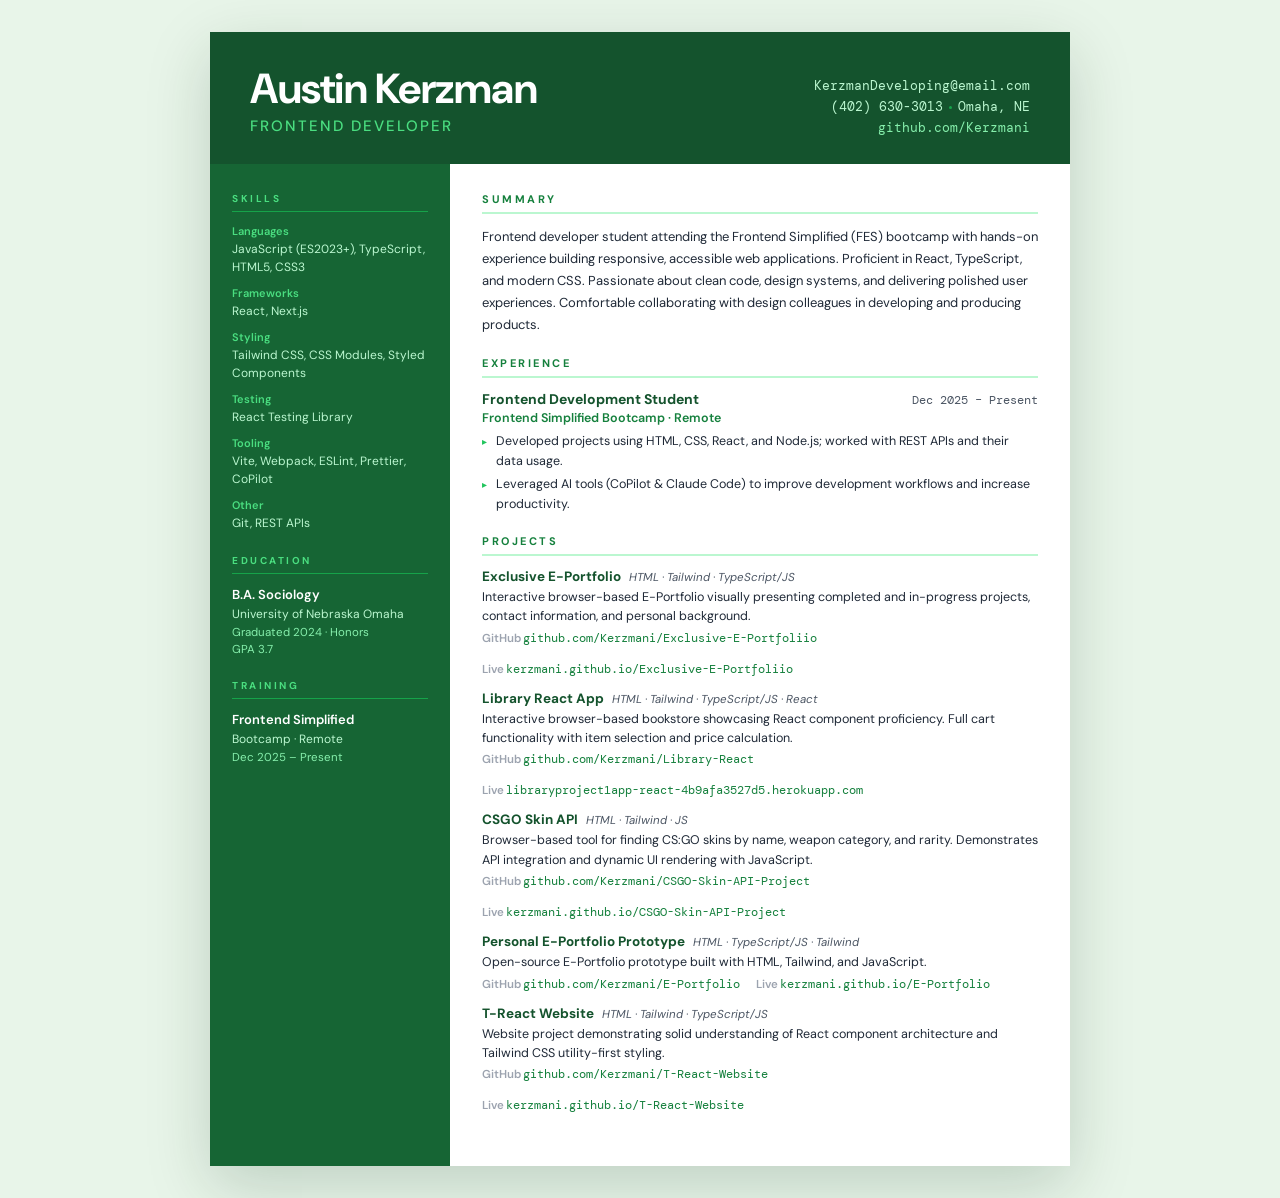
==== assets/Resume.html @ 87170513 "Projects & Resume Updated" ====
<!DOCTYPE html>
<html lang="en">
<head>
<meta charset="UTF-8">
<meta name="viewport" content="width=device-width, initial-scale=1.0">
<title>Austin Kerzman — Frontend Developer</title>
<link href="https://fonts.googleapis.com/css2?family=DM+Sans:wght@300;400;500;600;700&family=DM+Mono:wght@400;500&display=swap" rel="stylesheet">
<style>
  *, *::before, *::after { box-sizing: border-box; margin: 0; padding: 0; }

  :root {
    --green-950: #052e16;
    --green-900: #14532d;
    --green-800: #166534;
    --green-700: #15803d;
    --green-600: #16a34a;
    --green-400: #4ade80;
    --green-300: #86efac;
    --green-200: #bbf7d0;
    --green-100: #dcfce7;
    --green-50:  #f0fdf4;
    --white: #ffffff;
    --gray-800: #1f2937;
    --gray-600: #4b5563;
    --gray-400: #9ca3af;
  }

  body {
    font-family: 'DM Sans', sans-serif;
    background: #e8f5e9;
    display: flex;
    justify-content: center;
    align-items: flex-start;
    min-height: 100vh;
    padding: 32px 16px;
  }

  .page {
    width: 860px;
    min-height: 1110px;
    background: var(--white);
    display: flex;
    flex-direction: column;
    box-shadow: 0 20px 60px rgba(5,46,22,0.18);
  }

  /* ── HEADER ── */
  .header {
    background: var(--green-900);
    padding: 36px 40px 28px;
    display: flex;
    justify-content: space-between;
    align-items: flex-end;
    gap: 24px;
  }
  .header-left h1 {
    font-size: 42px;
    font-weight: 700;
    color: var(--white);
    letter-spacing: -0.5px;
    line-height: 1;
    margin-bottom: 6px;
  }
  .header-left .title {
    font-size: 15px;
    font-weight: 500;
    color: var(--green-400);
    letter-spacing: 2px;
    text-transform: uppercase;
  }
  .header-right {
    display: flex;
    flex-direction: column;
    align-items: flex-end;
    gap: 5px;
  }
  .contact-item {
    font-size: 12.5px;
    color: var(--green-200);
    display: flex;
    align-items: center;
    gap: 6px;
    font-family: 'DM Mono', monospace;
  }
  .contact-item a { color: var(--green-300); text-decoration: none; }
  .contact-item a:hover { color: var(--green-400); }
  .dot {
    width: 3px; height: 3px;
    background: var(--green-600);
    border-radius: 50%;
    display: inline-block;
  }

  /* ── BODY ── */
  .body {
    display: flex;
    flex: 1;
  }

  /* ── SIDEBAR ── */
  .sidebar {
    width: 240px;
    min-width: 240px;
    background: var(--green-800);
    padding: 28px 22px 40px;
  }

  .sidebar-section { margin-bottom: 6px; }

  .sidebar-heading {
    font-size: 10px;
    font-weight: 700;
    letter-spacing: 2.5px;
    text-transform: uppercase;
    color: var(--green-400);
    padding-bottom: 6px;
    border-bottom: 1px solid var(--green-600);
    margin-bottom: 12px;
    margin-top: 22px;
  }
  .sidebar-section:first-child .sidebar-heading { margin-top: 0; }

  .sidebar p, .sidebar a {
    font-size: 12.5px;
    color: var(--green-100);
    line-height: 1.6;
    display: block;
    text-decoration: none;
  }
  .sidebar a { color: var(--green-300); }
  .sidebar a:hover { color: var(--green-400); text-decoration: underline; }

  .skill-group { margin-bottom: 10px; }
  .skill-label {
    font-size: 11px;
    font-weight: 600;
    color: var(--green-400);
    margin-bottom: 2px;
  }
  .skill-items {
    font-size: 12px;
    color: var(--green-200);
    line-height: 1.5;
  }

  .edu-degree {
    font-size: 13px;
    font-weight: 600;
    color: var(--white);
    margin-bottom: 2px;
  }
  .edu-school {
    font-size: 12px;
    color: var(--green-200);
    line-height: 1.5;
  }
  .edu-detail {
    font-size: 11.5px;
    color: var(--green-300);
    margin-top: 2px;
  }

  /* ── MAIN ── */
  .main {
    flex: 1;
    padding: 28px 32px 40px;
  }

  .section { margin-bottom: 4px; }

  .section-heading {
    font-size: 11px;
    font-weight: 700;
    letter-spacing: 2.5px;
    text-transform: uppercase;
    color: var(--green-700);
    padding-bottom: 6px;
    border-bottom: 2px solid var(--green-200);
    margin-bottom: 12px;
    margin-top: 20px;
  }
  .section:first-child .section-heading { margin-top: 0; }

  .summary-text {
    font-size: 13px;
    color: var(--gray-800);
    line-height: 1.7;
  }

  /* Experience */
  .job { margin-bottom: 14px; }
  .job-header {
    display: flex;
    justify-content: space-between;
    align-items: baseline;
    margin-bottom: 2px;
  }
  .job-title { font-size: 14px; font-weight: 700; color: var(--green-900); }
  .job-date  { font-size: 12px; color: var(--gray-600); font-family: 'DM Mono', monospace; }
  .job-company { font-size: 12.5px; color: var(--green-700); font-weight: 600; margin-bottom: 6px; }

  ul.bullets { list-style: none; padding: 0; }
  ul.bullets li {
    font-size: 12.5px;
    color: var(--gray-800);
    padding-left: 14px;
    position: relative;
    margin-bottom: 4px;
    line-height: 1.55;
  }
  ul.bullets li::before {
    content: "▸";
    position: absolute;
    left: 0;
    color: var(--green-500, #22c55e);
    font-size: 10px;
    top: 2px;
  }

  /* Projects */
  .project { margin-bottom: 13px; }
  .project-header {
    display: flex;
    align-items: baseline;
    gap: 8px;
    flex-wrap: wrap;
    margin-bottom: 3px;
  }
  .project-name { font-size: 13.5px; font-weight: 700; color: var(--green-900); }
  .project-tech { font-size: 11.5px; color: var(--gray-600); font-style: italic; }
  .project-desc { font-size: 12.5px; color: var(--gray-800); line-height: 1.55; margin-bottom: 4px; }
  .project-links { font-size: 11.5px; display: flex; gap: 16px; flex-wrap: wrap; }
  .project-links span { color: var(--gray-400); font-weight: 600; margin-right: 2px; }
  .project-links a { color: var(--green-700); text-decoration: none; font-family: 'DM Mono', monospace; }
  .project-links a:hover { text-decoration: underline; color: var(--green-600); }

  /* ── PRINT ── */
  @media print {
    body { background: none; padding: 0; }
    .page { box-shadow: none; width: 100%; min-height: auto; }
    a { color: inherit !important; }
  }

  @page { size: letter; margin: 0; }
</style>
</head>
<body>
<div class="page">

  <!-- HEADER -->
  <div class="header">
    <div class="header-left">
      <h1>Austin Kerzman</h1>
      <div class="title">Frontend Developer</div>
    </div>
    <div class="header-right">
      <div class="contact-item">KerzmanDeveloping@email.com</div>
      <div class="contact-item">(402) 630-3013 <span class="dot"></span> Omaha, NE</div>
      <div class="contact-item"><a href="https://github.com/Kerzmani">github.com/Kerzmani</a></div>
    </div>
  </div>

  <!-- BODY -->
  <div class="body">

    <!-- SIDEBAR -->
    <div class="sidebar">

      <div class="sidebar-section">
        <div class="sidebar-heading">Skills</div>
        <div class="skill-group">
          <div class="skill-label">Languages</div>
          <div class="skill-items">JavaScript (ES2023+), TypeScript, HTML5, CSS3</div>
        </div>
        <div class="skill-group">
          <div class="skill-label">Frameworks</div>
          <div class="skill-items">React, Next.js</div>
        </div>
        <div class="skill-group">
          <div class="skill-label">Styling</div>
          <div class="skill-items">Tailwind CSS, CSS Modules, Styled Components</div>
        </div>
        <div class="skill-group">
          <div class="skill-label">Testing</div>
          <div class="skill-items">React Testing Library</div>
        </div>
        <div class="skill-group">
          <div class="skill-label">Tooling</div>
          <div class="skill-items">Vite, Webpack, ESLint, Prettier, CoPilot</div>
        </div>
        <div class="skill-group">
          <div class="skill-label">Other</div>
          <div class="skill-items">Git, REST APIs</div>
        </div>
      </div>

      <div class="sidebar-section">
        <div class="sidebar-heading">Education</div>
        <div class="edu-degree">B.A. Sociology</div>
        <div class="edu-school">University of Nebraska Omaha</div>
        <div class="edu-detail">Graduated 2024 · Honors</div>
        <div class="edu-detail">GPA 3.7</div>
      </div>

      <div class="sidebar-section">
        <div class="sidebar-heading">Training</div>
        <div class="edu-degree">Frontend Simplified</div>
        <div class="edu-school">Bootcamp · Remote</div>
        <div class="edu-detail">Dec 2025 – Present</div>
      </div>

    </div>

    <!-- MAIN -->
    <div class="main">

      <div class="section">
        <div class="section-heading">Summary</div>
        <p class="summary-text">Frontend developer student attending the Frontend Simplified (FES) bootcamp with hands-on experience building responsive, accessible web applications. Proficient in React, TypeScript, and modern CSS. Passionate about clean code, design systems, and delivering polished user experiences. Comfortable collaborating with design colleagues in developing and producing products.</p>
      </div>

      <div class="section">
        <div class="section-heading">Experience</div>
        <div class="job">
          <div class="job-header">
            <span class="job-title">Frontend Development Student</span>
            <span class="job-date">Dec 2025 – Present</span>
          </div>
          <div class="job-company">Frontend Simplified Bootcamp · Remote</div>
          <ul class="bullets">
            <li>Developed projects using HTML, CSS, React, and Node.js; worked with REST APIs and their data usage.</li>
            <li>Leveraged AI tools (CoPilot & Claude Code) to improve development workflows and increase productivity.</li>
          </ul>
        </div>
      </div>

      <div class="section">
        <div class="section-heading">Projects</div>

        <div class="project">
          <div class="project-header">
            <span class="project-name">Exclusive E-Portfolio</span>
            <span class="project-tech">HTML · Tailwind · TypeScript/JS</span>
          </div>
          <p class="project-desc">Interactive browser-based E-Portfolio visually presenting completed and in-progress projects, contact information, and personal background.</p>
          <div class="project-links">
            <div><span>GitHub</span><a href="https://github.com/Kerzmani/Exclusive-E-Portfoliio">github.com/Kerzmani/Exclusive-E-Portfoliio</a></div>
            <div><span>Live</span><a href="https://kerzmani.github.io/Exclusive-E-Portfoliio/">kerzmani.github.io/Exclusive-E-Portfoliio</a></div>
          </div>
        </div>

        <div class="project">
          <div class="project-header">
            <span class="project-name">Library React App</span>
            <span class="project-tech">HTML · Tailwind · TypeScript/JS · React</span>
          </div>
          <p class="project-desc">Interactive browser-based bookstore showcasing React component proficiency. Full cart functionality with item selection and price calculation.</p>
          <div class="project-links">
            <div><span>GitHub</span><a href="https://github.com/Kerzmani/Library-React">github.com/Kerzmani/Library-React</a></div>
            <div><span>Live</span><a href="https://libraryproject1app-react-4b9afa3527d5.herokuapp.com/">libraryproject1app-react-4b9afa3527d5.herokuapp.com</a></div>
          </div>
        </div>

        <div class="project">
          <div class="project-header">
            <span class="project-name">CSGO Skin API</span>
            <span class="project-tech">HTML · Tailwind · JS</span>
          </div>
          <p class="project-desc">Browser-based tool for finding CS:GO skins by name, weapon category, and rarity. Demonstrates API integration and dynamic UI rendering with JavaScript.</p>
          <div class="project-links">
            <div><span>GitHub</span><a href="https://github.com/Kerzmani/CSGO-Skin-API-Project">github.com/Kerzmani/CSGO-Skin-API-Project</a></div>
            <div><span>Live</span><a href="https://kerzmani.github.io/CSGO-Skin-API-Project/">kerzmani.github.io/CSGO-Skin-API-Project</a></div>
          </div>
        </div>

        <div class="project">
          <div class="project-header">
            <span class="project-name">Personal E-Portfolio Prototype</span>
            <span class="project-tech">HTML · TypeScript/JS · Tailwind</span>
          </div>
          <p class="project-desc">Open-source E-Portfolio prototype built with HTML, Tailwind, and JavaScript.</p>
          <div class="project-links">
            <div><span>GitHub</span><a href="https://github.com/Kerzmani/E-Portfolio">github.com/Kerzmani/E-Portfolio</a></div>
            <div><span>Live</span><a href="https://kerzmani.github.io/E-Portfolio/">kerzmani.github.io/E-Portfolio</a></div>
          </div>
        </div>

        <div class="project">
          <div class="project-header">
            <span class="project-name">T-React Website</span>
            <span class="project-tech">HTML · Tailwind · TypeScript/JS</span>
          </div>
          <p class="project-desc">Website project demonstrating solid understanding of React component architecture and Tailwind CSS utility-first styling.</p>
          <div class="project-links">
            <div><span>GitHub</span><a href="https://github.com/Kerzmani/T-React-Website">github.com/Kerzmani/T-React-Website</a></div>
            <div><span>Live</span><a href="https://kerzmani.github.io/T-React-Website/">kerzmani.github.io/T-React-Website</a></div>
          </div>
        </div>

      </div>
    </div><!-- /main -->
  </div><!-- /body -->
</div><!-- /page -->
</body>
</html>
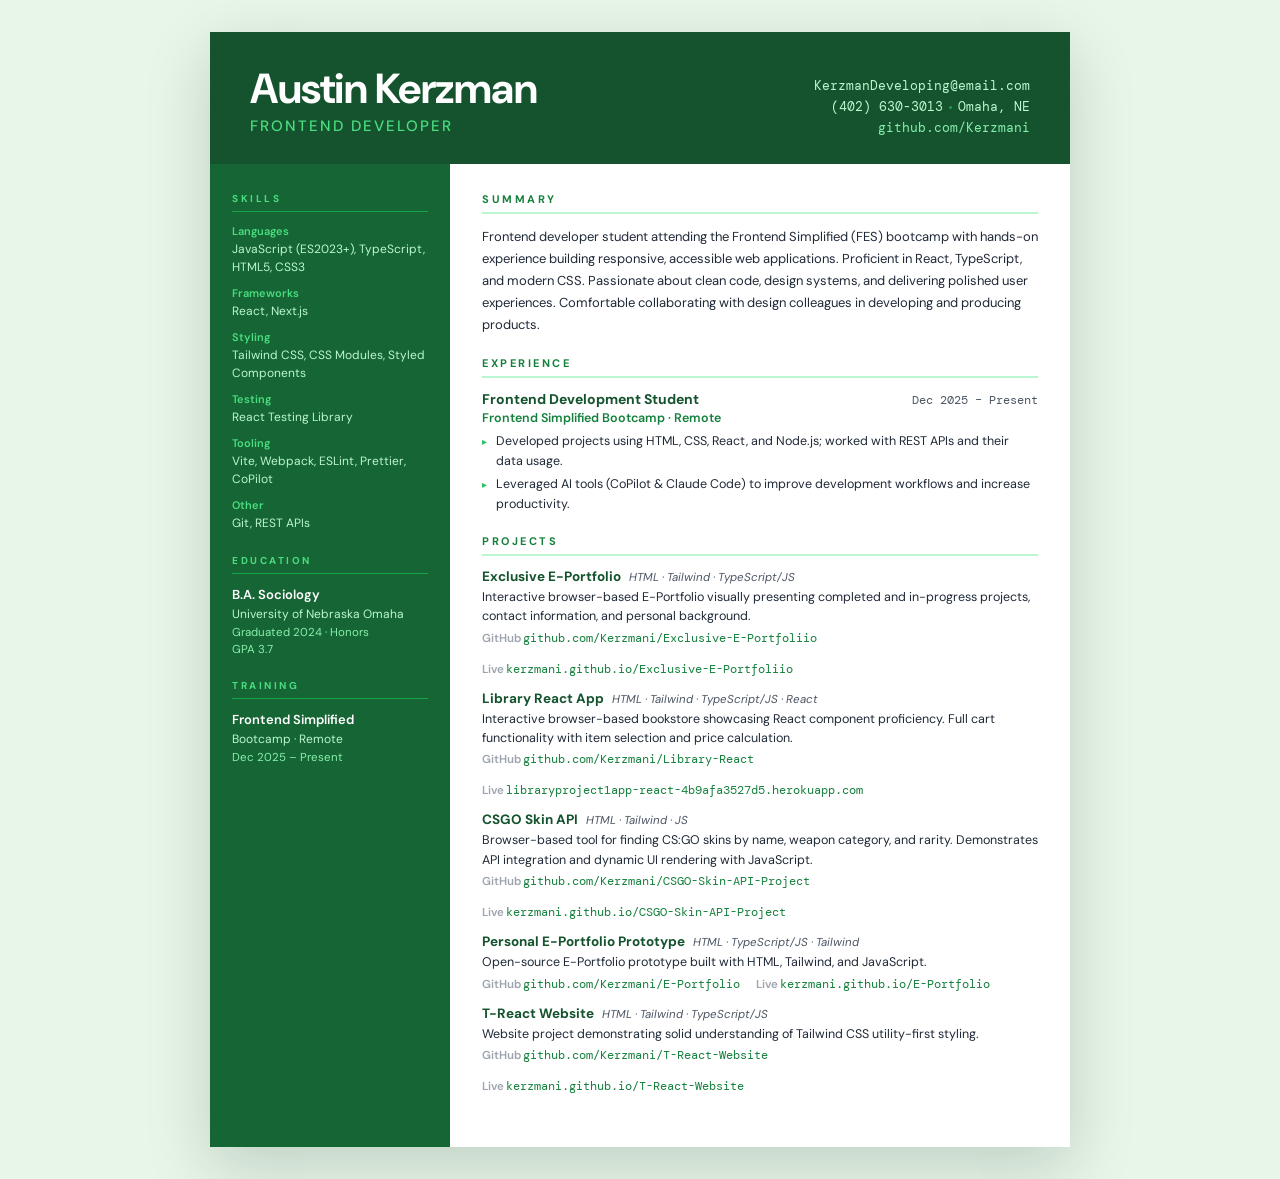
==== commit b19b7f2f: "Resume.html Update" ====
--- a/assets/Resume.html
+++ b/assets/Resume.html
@@ -390,7 +390,7 @@
             <span class="project-name">T-React Website</span>
             <span class="project-tech">HTML · Tailwind · TypeScript/JS</span>
           </div>
-          <p class="project-desc">Website project demonstrating solid understanding of React component architecture and Tailwind CSS utility-first styling.</p>
+          <p class="project-desc">Website project demonstrating solid understanding of Tailwind CSS utility-first styling.</p>
           <div class="project-links">
             <div><span>GitHub</span><a href="https://github.com/Kerzmani/T-React-Website">github.com/Kerzmani/T-React-Website</a></div>
             <div><span>Live</span><a href="https://kerzmani.github.io/T-React-Website/">kerzmani.github.io/T-React-Website</a></div>
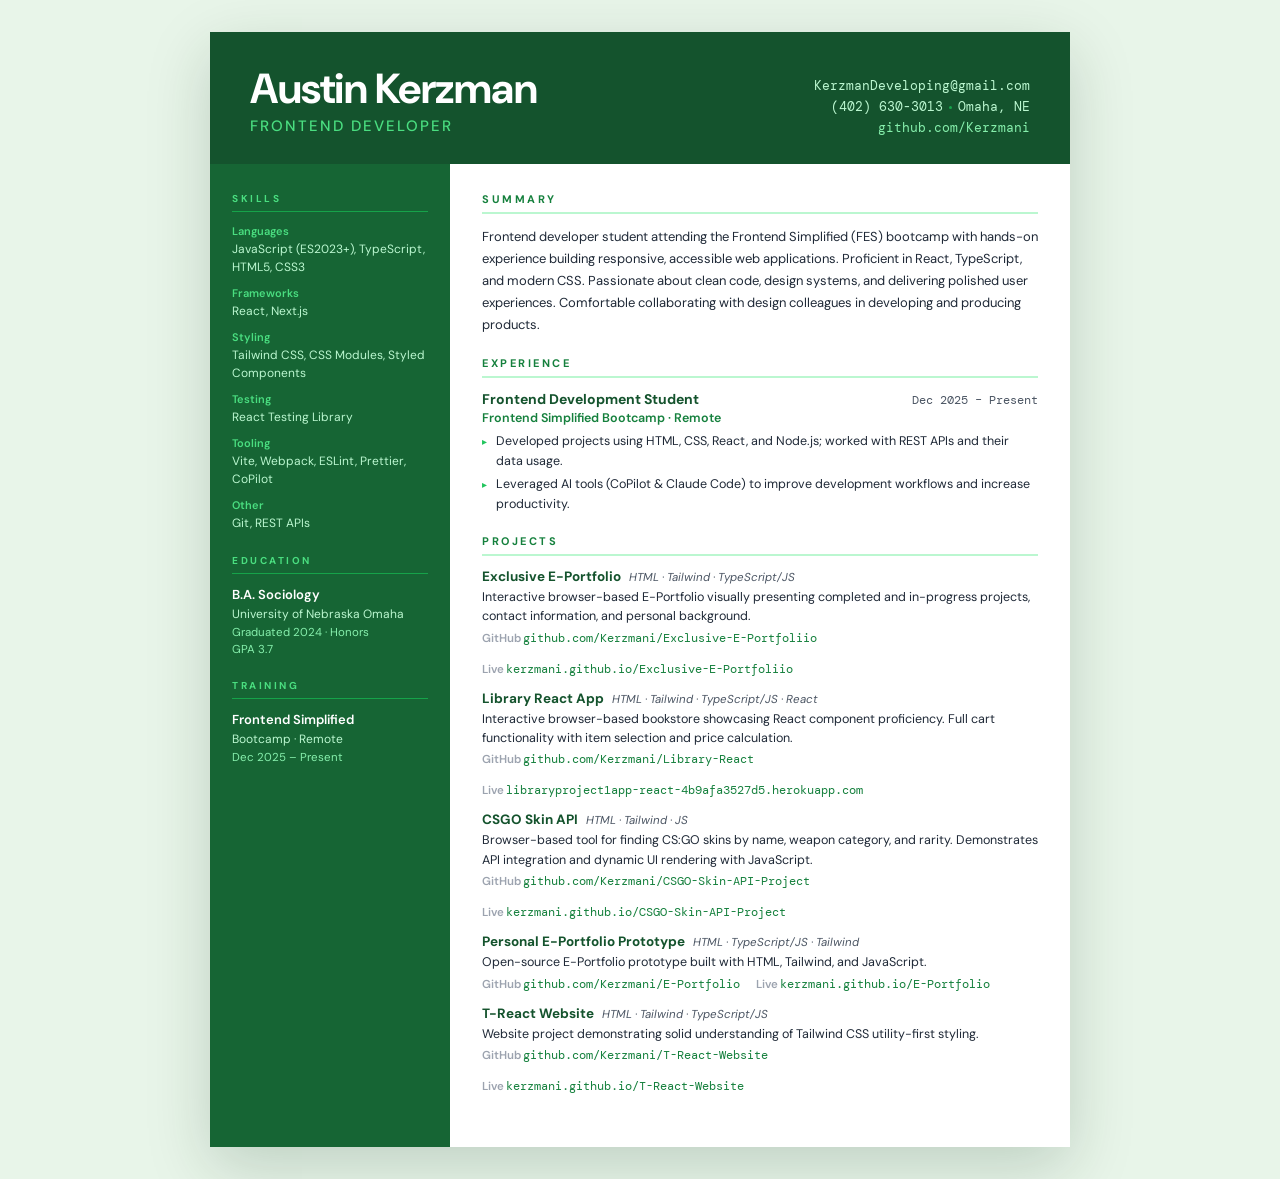
==== commit 0499ab30: "Final" ====
--- a/assets/Resume.html
+++ b/assets/Resume.html
@@ -254,7 +254,7 @@
       <div class="title">Frontend Developer</div>
     </div>
     <div class="header-right">
-      <div class="contact-item">KerzmanDeveloping@email.com</div>
+      <div class="contact-item">KerzmanDeveloping@gmail.com</div>
       <div class="contact-item">(402) 630-3013 <span class="dot"></span> Omaha, NE</div>
       <div class="contact-item"><a href="https://github.com/Kerzmani">github.com/Kerzmani</a></div>
     </div>
